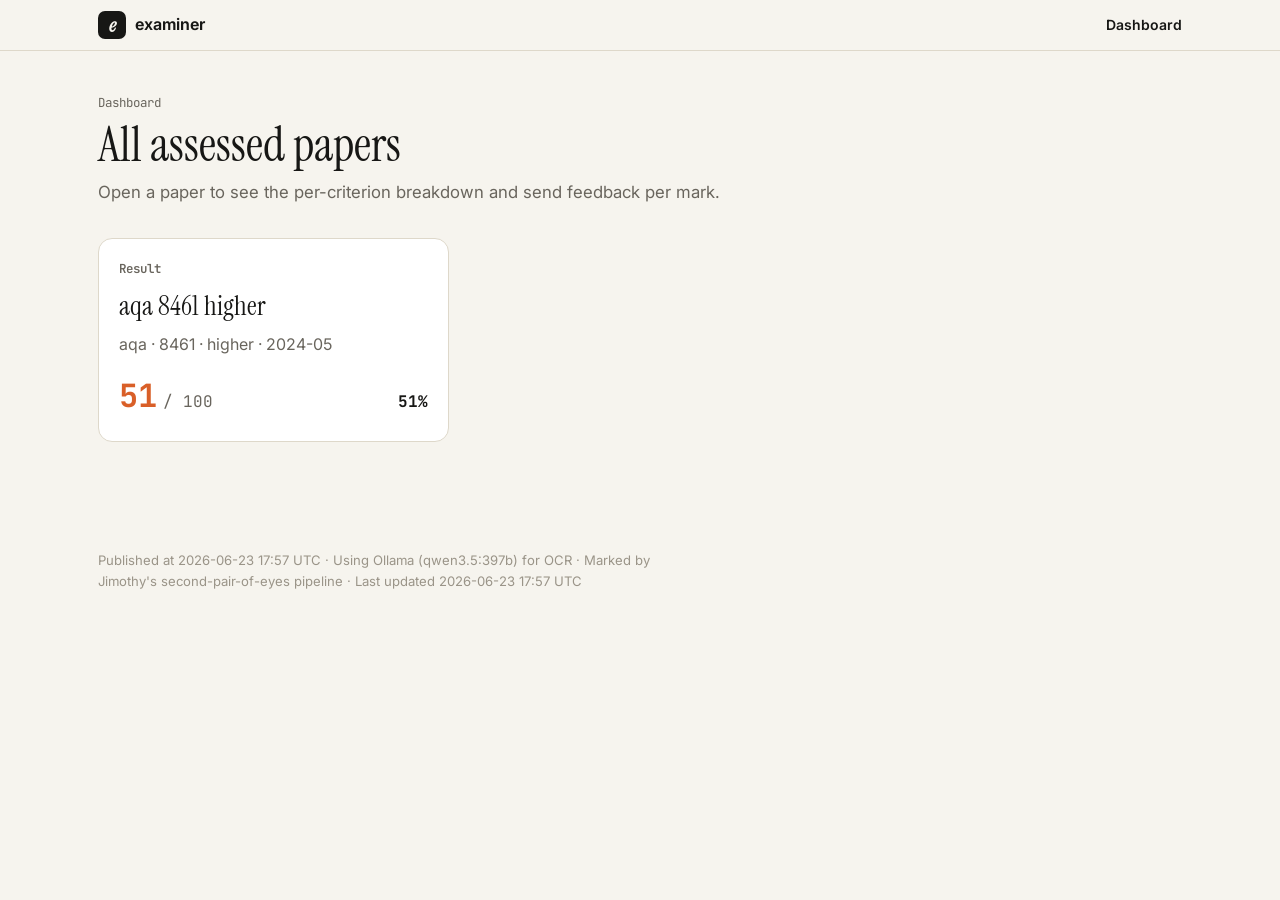
==== pages/index.html @ 1c7c3fa4 "publish: render assessment HTML for aqa-84611h-biology-higher-2024-05 Ã¢â‚¬â€ 51/100 (51%)" ====
<!DOCTYPE html>
<html lang="en">
<head>
  <meta charset="UTF-8">
  <meta name="viewport" content="width=device-width, initial-scale=1, viewport-fit=cover">
  <meta name="color-scheme" content="light dark">
  <meta name="description" content="GCSE self-mark dashboard. Per-assessment results, feedback, and per-criterion markscheme detail.">
  <title>examiner - all assessments</title>
  <link rel="preconnect" href="https://fonts.googleapis.com">
  <link rel="preconnect" href="https://fonts.gstatic.com" crossorigin>
  <link rel="stylesheet" href="https://fonts.googleapis.com/css2?family=Instrument+Serif:ital@0;1&family=Inter:wght@400;500;600;700&family=JetBrains+Mono:wght@400;500;600&display=swap">
  <link rel="stylesheet" href="assets/css/styles.css?v=c6808bd0">
</head>
<body>
  <header class="topbar">
    <div class="topbar-inner">
      <a href="index.html" class="brand" aria-label="Dashboard">
        <span class="brand-mark">e</span>
        <span>examiner</span>
      </a>
      <nav class="topnav">
        <a href="index.html" class="active">Dashboard</a>
      </nav>
    </div>
  </header>
  <div class="dash-wrap">
    <header class="dash-hero">
      <span class="hero-eyebrow">Dashboard</span>
      <h1>All assessed papers</h1>
      <p>Open a paper to see the per-criterion breakdown and send feedback per mark.</p>
    </header>
    <ul class="batch-list">
<a class="batch-card" href="assessments/aqa-84611h-biology-higher-2024-05.html">
  <span class="badge">Result</span>
  <h3>aqa 8461 higher</h3>
  <p class="meta">aqa · 8461 · higher · 2024-05</p>
  <div class="score">
    <span class="awarded">51</span><span class="denom">/ 100</span>
    <span class="pct">51%</span>
  </div>
</a>
</ul>
  </div>
  <footer class="footer">
    <div class="row">Published at 2026-06-23 17:57 UTC · Using Ollama (qwen3.5:397b) for OCR · Marked by Jimothy's second-pair-of-eyes pipeline · Last updated 2026-06-23 17:57 UTC</div>
  </footer>
</body>
</html>
---- pages/assets/css/styles.css ----
/*
 * the-examiner page styles
 * Visual layer only: the renderer owns the HTML contract.
 */

:root {
  --font-display: "Instrument Serif", Georgia, "Times New Roman", serif;
  --font-body: "Inter", system-ui, -apple-system, BlinkMacSystemFont, "Segoe UI", sans-serif;
  --font-mono: "JetBrains Mono", "SFMono-Regular", Consolas, monospace;

  --bg: #f6f4ee;
  --surface: #ffffff;
  --surface-2: #ebe7dc;
  --surface-3: #f9f7f1;
  --text: #171715;
  --muted: #69655d;
  --faint: #9a9488;
  --line: #ded8ca;
  --line-strong: #c7bead;

  --accent: #d95f28;
  --accent-strong: #b94618;
  --accent-soft: #fff0e6;

  --award: #2f8a5f;
  --award-bg: #dff3e8;
  --award-line: #9fd4b8;
  --award-text: #103d28;

  --no-award: #c7372f;
  --no-award-bg: #fde3df;
  --no-award-line: #f1aaa3;
  --no-award-text: #65120e;

  --na: #9a6b19;
  --na-bg: #f8edcf;
  --na-line: #dec173;
  --na-text: #4b350c;

  --focus: #2c7be5;
  --radius: 8px;
  --radius-lg: 14px;
  --radius-pill: 999px;
  --page-x: 16px;

  color-scheme: light dark;
}

@media (prefers-color-scheme: dark) {
  :root {
    --bg: #0b0d0e;
    --surface: #202326;
    --surface-2: #2a2e31;
    --surface-3: #181b1d;
    --text: #f5f1e8;
    --muted: #c0b8aa;
    --faint: #877f72;
    --line: #3d4246;
    --line-strong: #565d62;

    --accent: #ff8a4a;
    --accent-strong: #ffad7d;
    --accent-soft: #3a2217;

    --award: #78d8a1;
    --award-bg: #153828;
    --award-line: #347b57;
    --award-text: #dfffee;

    --no-award: #ff7c72;
    --no-award-bg: #401d1b;
    --no-award-line: #913f38;
    --no-award-text: #ffe5e2;

    --na: #f0c15f;
    --na-bg: #3a2c13;
    --na-line: #876725;
    --na-text: #fff1c7;

    --focus: #8ab8ff;
  }
}

@media (min-width: 768px) {
  :root { --page-x: 24px; }
}

@media (min-width: 1280px) {
  :root { --page-x: 48px; }
}

*,
*::before,
*::after {
  box-sizing: border-box;
}

html {
  font-size: 16px;
  -webkit-text-size-adjust: 100%;
  text-rendering: optimizeLegibility;
}

body {
  margin: 0;
  min-height: 100vh;
  background: var(--bg);
  color: var(--text);
  font-family: var(--font-body);
  font-size: 1rem;
  line-height: 1.6;
  letter-spacing: 0;
  -webkit-font-smoothing: antialiased;
}

::selection {
  background: var(--accent);
  color: #fffaf5;
}

a {
  color: inherit;
  text-decoration-thickness: 1px;
  text-underline-offset: 3px;
}

button,
textarea {
  font: inherit;
  letter-spacing: 0;
}

button {
  touch-action: manipulation;
}

:focus-visible {
  outline: 3px solid var(--focus);
  outline-offset: 3px;
}

.topbar {
  position: sticky;
  top: 0;
  z-index: 20;
  background: color-mix(in srgb, var(--bg) 88%, transparent);
  border-bottom: 1px solid var(--line);
  backdrop-filter: blur(14px) saturate(1.2);
}

.topbar-inner {
  max-width: 1180px;
  min-height: 50px;
  margin: 0 auto;
  padding: 0 var(--page-x);
  display: flex;
  align-items: center;
  justify-content: space-between;
  gap: 16px;
}

.brand,
.topnav a {
  text-decoration: none;
}

.brand {
  display: inline-flex;
  align-items: center;
  gap: 9px;
  font-weight: 650;
  color: var(--text);
}

.brand-mark {
  width: 28px;
  height: 28px;
  display: inline-grid;
  place-items: center;
  border-radius: 7px;
  background: var(--text);
  color: var(--bg);
  font-family: var(--font-display);
  font-size: 1.25rem;
  font-style: italic;
  line-height: 1;
}

.topnav {
  display: flex;
  align-items: center;
  gap: 18px;
  color: var(--muted);
  font-size: 0.875rem;
  font-weight: 600;
}

.topnav a:hover,
.topnav a.active {
  color: var(--text);
}

.hero {
  max-width: 1180px;
  margin: 0 auto;
  padding: 18px var(--page-x) 26px;
  display: grid;
  gap: 18px;
}

.score-block {
  order: -1;
}

.score-main {
  display: flex;
  align-items: baseline;
  gap: 6px;
  font-family: var(--font-display);
  line-height: 0.82;
  font-variant-numeric: tabular-nums;
}

.score-main .awarded {
  color: var(--accent);
  font-size: 5.6rem;
  font-weight: 400;
}

.score-main .separator {
  color: var(--line-strong);
  font-size: 2.8rem;
  font-weight: 400;
}

.score-main .available {
  color: var(--muted);
  font-family: var(--font-mono);
  font-size: 2.05rem;
  font-weight: 500;
}

.score-sub {
  margin-top: 14px;
  display: flex;
  flex-wrap: wrap;
  gap: 10px;
  align-items: center;
  font-family: var(--font-mono);
  font-size: 0.875rem;
}

.score-sub .pct,
.score-sub .grade {
  min-height: 32px;
  display: inline-flex;
  align-items: center;
  border-radius: var(--radius-pill);
  padding: 5px 12px;
  border: 1px solid var(--line);
}

.score-sub .pct {
  background: var(--accent);
  border-color: var(--accent);
  color: #fffaf5;
  font-weight: 700;
}

.score-sub .grade {
  background: var(--surface);
  color: var(--text);
  font-weight: 600;
}

.hero-left {
  max-width: 70ch;
}

.hero-eyebrow {
  display: block;
  margin-bottom: 8px;
  color: var(--muted);
  font-family: var(--font-mono);
  font-size: 0.78rem;
}

.hero h1 {
  margin: 0;
  max-width: 16ch;
  font-family: var(--font-display);
  font-size: 2rem;
  font-weight: 400;
  line-height: 1.05;
}

.hero-meta {
  margin-top: 14px;
  display: flex;
  flex-wrap: wrap;
  gap: 8px 18px;
  color: var(--muted);
  font-size: 0.9rem;
}

.hero-meta strong {
  color: var(--text);
  font-family: var(--font-mono);
  font-weight: 500;
}

.layout {
  max-width: 1180px;
  margin: 0 auto;
  padding: 0 var(--page-x) 64px;
  display: flex;
  flex-direction: column;
  gap: 28px;
}

.content {
  min-width: 0;
  display: contents;
}

.rail {
  order: 1;
}

.section-header {
  order: 2;
}

.questions {
  order: 3;
}

.callout {
  order: 4;
  margin-top: 16px;
}
.callout.obs {
  margin-top: 32px;
  padding: 22px 24px;
  background: var(--surface-2);
  border: 1px solid var(--line);
  border-radius: var(--radius-lg);
}
.callout.obs h2 {
  margin: 0 0 12px;
  font-family: var(--font-display);
  font-size: 1.6rem;
  font-weight: 400;
  color: var(--text);
}

.rail-inner {
  display: grid;
  gap: 12px;
  padding: 18px;
  border: 1px solid var(--line);
  border-radius: var(--radius-lg);
  background: var(--surface);
}

.rail-card {
  background: transparent;
  border: 0;
  border-radius: 0;
  padding: 0;
}

.rail-card:first-child {
  display: grid;
  grid-template-columns: 1fr;
  gap: 12px;
}

.rail-card:nth-child(2) {
  display: grid;
  gap: 12px;
  padding-top: 14px;
  border-top: 1px solid var(--line);
}

.rail-card:nth-child(2) h3,
.rail-card:nth-child(2) p {
  display: none;
}

.rail-card:nth-child(3) {
  display: none;
}

.rail-card h3 {
  margin: 0;
  color: var(--muted);
  font-family: var(--font-display);
  font-size: 1.35rem;
  font-weight: 400;
  line-height: 1.1;
}

.rail-card .total {
  color: var(--accent);
  font-family: var(--font-mono);
  font-size: 1.75rem;
  font-weight: 700;
  line-height: 1;
}

.rail-card .total-sub {
  color: var(--muted);
  font-size: 1rem;
  font-weight: 500;
}

.progress {
  height: 10px;
  overflow: hidden;
  border-radius: var(--radius-pill);
  background: var(--surface-2);
}

.progress .bar {
  height: 100%;
  border-radius: inherit;
  background: var(--accent);
}

.feedback-status {
  margin: 0;
  color: var(--muted);
  font-size: 0.9rem;
}

.feedback-status .count {
  color: var(--text);
  font-family: var(--font-mono);
  font-weight: 700;
}

.section-header {
  display: flex;
  align-items: end;
  justify-content: space-between;
  gap: 16px;
  margin-top: 8px;
  padding-top: 8px;
}

.section-header h2 {
  margin: 0;
  font-family: var(--font-display);
  font-size: 2rem;
  font-weight: 400;
  line-height: 1.05;
}

.section-header .meta {
  color: var(--muted);
  font-family: var(--font-mono);
  font-size: 0.875rem;
  white-space: nowrap;
}

.questions {
  display: grid;
  gap: 32px;
}

.qsection {
  overflow: hidden;
  background: var(--surface);
  border: 1px solid var(--line);
  border-radius: var(--radius-lg);
}

.qsection[data-open="true"] {
  border-color: var(--line-strong);
}

.qhead {
  width: 100%;
  min-height: 70px;
  display: grid;
  grid-template-columns: auto minmax(0, 1fr) auto auto;
  align-items: center;
  gap: 12px;
  padding: 16px;
  border: 0;
  background: transparent;
  color: var(--text);
  text-align: left;
  cursor: pointer;
}

.qhead:hover {
  background: var(--surface-3);
}

.qhead .qnum {
  color: var(--muted);
  font-family: var(--font-mono);
  font-size: 0.8rem;
  font-weight: 600;
  white-space: nowrap;
}

.qhead .qmain {
  min-width: 0;
}

.qhead .qsub {
  display: block;
  overflow: hidden;
  color: var(--text);
  font-size: 0.96rem;
  font-weight: 550;
  line-height: 1.35;
  text-overflow: ellipsis;
  white-space: nowrap;
}

.qhead .qscore {
  display: inline-flex;
  align-items: baseline;
  gap: 2px;
  font-family: var(--font-mono);
  font-variant-numeric: tabular-nums;
  white-space: nowrap;
}

.qhead .qscore .a {
  color: var(--accent);
  font-size: 1.55rem;
  font-weight: 700;
}

.qhead .qscore .s,
.qhead .qscore .b {
  color: var(--muted);
  font-size: 0.95rem;
  font-weight: 500;
}

.qhead .chevron {
  width: 15px;
  height: 15px;
  color: var(--faint);
  transition: transform 0.16s ease;
}

.qsection[data-open="true"] .chevron {
  transform: rotate(180deg);
}

.qbody {
  display: none;
  padding: 0 16px 22px;
}

.qsection[data-open="true"] .qbody {
  display: block;
}

.qcontext {
  max-width: 70ch;
  margin: 0 0 24px;
  padding: 14px 16px;
  border-radius: var(--radius);
  background: var(--surface-3);
  color: var(--muted);
  font-size: 0.94rem;
  line-height: 1.55;
}

.criteria {
  display: grid;
  gap: 24px;
}

.criterion {
  padding: 20px;
  border: 1px solid var(--line);
  border-left-width: 5px;
  border-radius: var(--radius-lg);
  background: var(--surface-3);
}

.criterion.AWARD {
  border-left-color: var(--award);
}

.criterion.NOT_AWARD {
  border-left-color: var(--no-award);
}

.criterion.NOT_APPLICABLE {
  border-left-color: var(--na);
}

.criterion-head {
  display: grid;
  grid-template-columns: auto auto minmax(0, 1fr);
  gap: 10px 12px;
  align-items: center;
  margin-bottom: 16px;
}

.criterion-head .marks {
  color: var(--accent);
  font-family: var(--font-mono);
  font-size: 1.45rem;
  font-weight: 700;
  line-height: 1;
  font-variant-numeric: tabular-nums;
}

.criterion-head .ao {
  min-height: 30px;
  display: inline-flex;
  align-items: center;
  justify-content: center;
  border: 1px solid var(--line);
  border-radius: var(--radius-pill);
  padding: 4px 9px;
  background: var(--surface);
  color: var(--muted);
  font-family: var(--font-mono);
  font-size: 0.78rem;
  font-weight: 600;
}

.criterion-head .subq {
  min-width: 0;
  color: var(--text);
  font-weight: 600;
  line-height: 1.35;
}

.verdict-pill {
  grid-column: 1 / -1;
  justify-self: start;
  min-height: 36px;
  display: inline-flex;
  align-items: center;
  border: 1px solid currentColor;
  border-radius: var(--radius-pill);
  padding: 8px 14px;
  font-family: var(--font-mono);
  font-size: 0.82rem;
  font-weight: 800;
  line-height: 1;
}

.verdict-pill.AWARD {
  background: var(--award-bg);
  border-color: var(--award-line);
  color: var(--award-text);
}

.verdict-pill.NOT_AWARD {
  background: var(--no-award-bg);
  border-color: var(--no-award-line);
  color: var(--no-award-text);
}

.verdict-pill.NOT_APPLICABLE {
  background: var(--na-bg);
  border-color: var(--na-line);
  color: var(--na-text);
}

.criterion-body {
  display: grid;
  gap: 14px;
  max-width: 70ch;
}

.indicative-label {
  display: block;
  margin-bottom: 8px;
  color: var(--muted);
  font-family: var(--font-display);
  font-size: 1.2rem;
  line-height: 1.1;
}

.indicative {
  margin: 0;
  padding-left: 20px;
  color: var(--text);
  font-size: 0.96rem;
}

.indicative li + li {
  margin-top: 4px;
}

.justification {
  margin: 0;
  color: var(--text);
  font-size: 0.98rem;
  line-height: 1.65;
}

code,
.justification code {
  border: 1px solid var(--line);
  border-radius: 5px;
  padding: 0.05em 0.32em;
  background: var(--surface-2);
  color: var(--text);
  font-family: var(--font-mono);
  font-size: 0.9em;
}

.feedback {
  margin-top: 20px;
  padding: 16px;
  border: 1px solid var(--line);
  border-radius: var(--radius);
  background: var(--surface);
  display: grid;
  gap: 12px;
}

.feedback-prompt {
  color: var(--muted);
  font-size: 0.94rem;
  font-weight: 600;
}

.feedback-prompt .icon {
  color: var(--accent);
}

.fb-actions {
  display: grid;
  gap: 10px;
}

.fb-btn,
.fb-save,
.btn-primary,
.btn-link,
.btn-secondary {
  border-radius: var(--radius);
  cursor: pointer;
  text-decoration: none;
}

.fb-btn {
  min-height: 48px;
  width: 100%;
  display: inline-flex;
  align-items: center;
  justify-content: center;
  gap: 8px;
  border: 1px solid var(--line-strong);
  background: var(--surface-3);
  color: var(--text);
  padding: 10px 14px;
  font-size: 0.95rem;
  font-weight: 700;
}

.fb-btn:hover {
  border-color: var(--accent);
}

.fb-btn.active.AWARD {
  background: var(--award);
  border-color: var(--award);
  color: #07170f;
}

.fb-btn.active.DISAGREE {
  background: var(--no-award);
  border-color: var(--no-award);
  color: #fff8f6;
}

.fb-btn.active.NOTE {
  background: var(--accent);
  border-color: var(--accent);
  color: #fffaf5;
}

.fb-note {
  display: none;
  width: 100%;
  min-height: 96px;
  resize: vertical;
  border: 1px solid var(--line-strong);
  border-radius: var(--radius);
  background: var(--surface-3);
  color: var(--text);
  padding: 12px 14px;
  font-size: 1rem;
  line-height: 1.5;
}

.feedback[data-mode="DISAGREE"] .fb-note[data-mode="disagree"],
.feedback[data-mode="NOTE"] .fb-note[data-mode="note"] {
  display: block;
}

.fb-note::placeholder {
  color: var(--faint);
}

.fb-note:focus {
  border-color: var(--focus);
  outline: 3px solid color-mix(in srgb, var(--focus) 35%, transparent);
}

.fb-save,
.btn-primary {
  min-height: 48px;
  display: inline-flex;
  align-items: center;
  justify-content: center;
  border: 1px solid var(--text);
  background: var(--text);
  color: var(--bg);
  padding: 10px 16px;
  font-weight: 750;
}

.fb-save {
  width: 100%;
}

.fb-save:hover,
.btn-primary:hover {
  border-color: var(--accent);
  background: var(--accent);
  color: #fffaf5;
}

.fb-save:disabled,
.btn-primary:disabled {
  cursor: not-allowed;
  opacity: 0.55;
}

.btn-link,
.btn-secondary {
  min-height: 44px;
  display: inline-flex;
  align-items: center;
  justify-content: center;
  border: 1px solid var(--line-strong);
  background: transparent;
  color: var(--text);
  padding: 9px 14px;
  font-weight: 650;
}

.fb-status {
  min-height: 1.2em;
  color: var(--muted);
  font-family: var(--font-mono);
  font-size: 0.78rem;
}

.fb-status.saved {
  color: var(--award);
}

.fb-status.error {
  color: var(--no-award);
}

.qsummary {
  max-width: 70ch;
  margin-top: 24px;
  padding-top: 18px;
  border-top: 1px solid var(--line);
  color: var(--muted);
  font-size: 0.95rem;
}

.qsummary p {
  margin: 0 0 8px;
}

.qsummary p:last-child {
  margin-bottom: 0;
}

.callout {
  max-width: 70ch;
  padding: 20px;
  border: 1px solid var(--line);
  border-radius: var(--radius-lg);
  background: var(--surface);
}

.callout h2 {
  margin: 0 0 12px;
  font-family: var(--font-display);
  font-size: 1.65rem;
  font-weight: 400;
  line-height: 1.08;
}

.callout p {
  margin: 0 0 8px;
  color: var(--muted);
}

.callout p:last-child {
  margin-bottom: 0;
}

/* Assessor notes (pipeline meta). Native <details> with custom summary
   styling. Renders as a single-line clickable label that expands to show
   the meta content. Visually distinct from primary callouts: muted
   background, no border, smaller text, monospace label so the assessor
   can tell at a glance that this is not student-facing content. */
.assessor-notes {
  max-width: 70ch;
  margin-top: 24px;
  padding: 12px 16px;
  border-radius: var(--radius-md);
  background: transparent;
  border: 1px dashed var(--line);
  /* Mobile flex order: place after the .callout.obs (order 4)
     so the assessor notes appear at the bottom of the page,
     after the per-question breakdown and the cross-paper
     observations callout. Without this, the default flex
     order (0) puts the assessor notes at the top of the
     page on mobile, which is wrong — it's pipeline meta, not
     student-facing content. */
  order: 5;
}

.assessor-notes > summary {
  cursor: pointer;
  font-family: var(--font-mono);
  font-size: 0.78rem;
  font-weight: 500;
  letter-spacing: 0.02em;
  color: var(--faint);
  list-style: none;
  user-select: none;
}

.assessor-notes > summary::-webkit-details-marker {
  display: none;
}

.assessor-notes > summary::before {
  content: '\25B8'; /* right-pointing triangle */
  display: inline-block;
  width: 1em;
  margin-right: 6px;
  transition: transform 120ms ease-out;
}

.assessor-details[open] > summary::before,
.assessor-notes[open] > summary::before {
  transform: rotate(90deg);
}

.assessor-notes[open] > summary {
  margin-bottom: 12px;
  color: var(--muted);
}

.assessor-notes-body p {
  margin: 0 0 8px;
  font-size: 0.86rem;
  line-height: 1.5;
  color: var(--faint);
}

.assessor-notes-body p:last-child {
  margin-bottom: 0;
}

.footer {
  max-width: 1180px;
  margin: 0 auto;
  padding: 36px var(--page-x) 42px;
  color: var(--faint);
  font-size: 0.82rem;
}

.footer .row {
  max-width: 70ch;
}

.dash-wrap {
  max-width: 1180px;
  margin: 0 auto;
  padding: 42px var(--page-x) 72px;
}

.dash-hero {
  max-width: 70ch;
  margin-bottom: 32px;
}

.dash-hero h1 {
  margin: 0 0 10px;
  font-family: var(--font-display);
  font-size: 3rem;
  font-weight: 400;
  line-height: 1;
}

.dash-hero p {
  margin: 0;
  color: var(--muted);
  font-size: 1.05rem;
}

.batch-list {
  list-style: none;
  margin: 0;
  padding: 0;
  display: grid;
  gap: 16px;
}

.batch-card {
  min-height: 170px;
  display: grid;
  gap: 12px;
  border: 1px solid var(--line);
  border-radius: var(--radius-lg);
  background: var(--surface);
  color: var(--text);
  padding: 20px;
  text-decoration: none;
}

.batch-card:hover {
  border-color: var(--line-strong);
  background: var(--surface-3);
}

.batch-card .badge {
  color: var(--muted);
  font-family: var(--font-mono);
  font-size: 0.78rem;
  font-weight: 600;
}

.batch-card h3 {
  margin: 0;
  font-family: var(--font-display);
  font-size: 1.7rem;
  font-weight: 400;
  line-height: 1.08;
}

.batch-card .meta {
  margin: 0;
  color: var(--muted);
}

.batch-card .score {
  margin-top: auto;
  display: flex;
  align-items: baseline;
  gap: 6px;
  font-family: var(--font-mono);
  font-variant-numeric: tabular-nums;
}

.batch-card .awarded,
.batch-card .score .a {
  color: var(--accent);
  font-size: 2rem;
  font-weight: 700;
}

.batch-card .denom,
.batch-card .score .b {
  color: var(--muted);
}

.batch-card .pct {
  margin-left: auto;
  color: var(--text);
  font-weight: 700;
}

.empty-state {
  max-width: 70ch;
  padding: 32px 0;
  color: var(--muted);
}

.empty-state h2 {
  color: var(--text);
  font-family: var(--font-display);
  font-weight: 400;
}

@media (min-width: 640px) {
  .hero {
    padding-top: 34px;
    padding-bottom: 38px;
  }

  .score-main .awarded {
    font-size: 7rem;
  }

  .hero h1 {
    font-size: 2.65rem;
  }

  .qhead {
    padding: 18px 20px;
  }

  .qbody {
    padding: 0 20px 24px;
  }

  .criterion {
    padding: 24px;
  }

  .criterion-head {
    grid-template-columns: auto auto minmax(0, 1fr) auto;
  }

  .verdict-pill {
    grid-column: auto;
  }

  .batch-list {
    grid-template-columns: repeat(2, minmax(0, 1fr));
  }
}

@media (min-width: 1024px) {
  .hero {
    padding-top: 60px;
    padding-bottom: 52px;
    grid-template-columns: minmax(0, 1fr) auto;
    align-items: end;
    gap: 44px;
  }

  .score-block {
    order: 0;
  }

  .score-main .awarded {
    font-size: 8.7rem;
  }

  .score-main .separator {
    font-size: 4rem;
  }

  .score-main .available {
    font-size: 2.65rem;
  }

  .score-sub {
    justify-content: flex-end;
  }

  .hero h1 {
    font-size: 3.25rem;
  }

  .layout {
    display: grid;
    grid-template-columns: minmax(0, 1fr) 310px;
    align-items: start;
    gap: 48px;
  }

  .content {
    display: block;
  }

  .rail {
    order: initial;
  }

  .rail-inner {
    position: sticky;
    top: 74px;
    gap: 16px;
    padding: 0;
    border: 0;
    border-radius: 0;
    background: transparent;
  }

  /* Push the rail's top down so it aligns with the top of Q01
     (the first .qsection) instead of with the .section-header
     above it. The section-header is ~31px tall (h2 at 1.5rem
     font-size) with a 24px margin-bottom = ~55px. We use 64px
     to give a small visual breathing room. */
  .rail {
    padding-top: 64px;
  }

  .rail-card {
    background: var(--surface);
    border: 1px solid var(--line);
    border-radius: var(--radius-lg);
    padding: 20px;
  }

  .rail-card:nth-child(2) {
    padding-top: 20px;
    border-top: 1px solid var(--line);
  }

  .rail-card:nth-child(2) h3,
  .rail-card:nth-child(2) p {
    display: block;
  }

  .rail-card:nth-child(3) {
    display: grid;
    gap: 10px;
  }

  .section-header,
  .questions,
  .callout,
  .assessor-notes {
    order: initial;
  }

  .section-header {
    margin-top: 0;
    margin-bottom: 24px;
  }

  .qhead {
    grid-template-columns: 58px minmax(0, 1fr) auto 16px;
    gap: 16px;
    padding: 20px 24px;
  }

  .qbody {
    padding: 0 24px 28px;
  }

  .criterion-head {
    gap: 12px 14px;
  }

  .fb-actions[role="group"] {
    grid-template-columns: repeat(3, minmax(120px, 1fr));
  }

  .feedback > .fb-actions:not([role="group"]) {
    grid-template-columns: minmax(160px, max-content) 1fr;
    align-items: center;
  }

  .fb-save {
    width: auto;
  }

  .batch-list {
    grid-template-columns: repeat(3, minmax(0, 1fr));
  }
}

@media (max-width: 420px) {
  .score-main .awarded {
    font-size: 5rem;
  }

  .score-main .available {
    font-size: 1.8rem;
  }

  .hero h1 {
    font-size: 1.85rem;
  }

  .qhead {
    grid-template-columns: auto minmax(0, 1fr) auto 14px;
    gap: 9px;
  }

  .qhead .qscore .a {
    font-size: 1.35rem;
  }
}

@media (prefers-reduced-motion: reduce) {
  *,
  *::before,
  *::after {
    scroll-behavior: auto !important;
    transition-duration: 0.01ms !important;
    animation-duration: 0.01ms !important;
    animation-iteration-count: 1 !important;
  }
}

/* === Legibility === */
.legibility {
  max-width: 70ch;
  margin-top: 24px;
  padding: 14px 16px;
  border-radius: var(--radius);
  background: var(--surface-3);
  border-left: 3px solid var(--muted);
  display: flex;
  flex-direction: column;
  gap: 6px;
}
.legibility-tag {
  align-self: flex-start;
  display: inline-block;
  padding: 2px 8px;
  border-radius: 999px;
  background: var(--surface-1);
  border: 1px solid var(--line);
  font-family: var(--font-mono);
  font-size: 0.78rem;
  color: var(--muted);
  letter-spacing: 0.02em;
}
.legibility-mode {
  font-family: var(--font-mono);
  font-size: 0.78rem;
  color: var(--muted);
  letter-spacing: 0.02em;
  text-transform: lowercase;
}
.legibility-feedback {
  margin: 4px 0 0;
  color: var(--text);
  font-size: 0.95rem;
  line-height: 1.5;
}
.legibility.flagged {
  border-left-color: #d97706;
  background: linear-gradient(0deg, rgba(217,119,6,0.05), rgba(217,119,6,0.05)), var(--surface-3);
}
.legibility.flagged .legibility-tag {
  border-color: #d97706;
  color: #d97706;
}

/* === Needs-recheck badge in the Q head === */
.recheck-badge {
  display: inline-block;
  margin-right: 8px;
  padding: 2px 8px;
  border-radius: 999px;
  background: rgba(217,119,6,0.12);
  color: #d97706;
  font-size: 0.72rem;
  font-family: var(--font-mono);
  letter-spacing: 0.04em;
  text-transform: lowercase;
  vertical-align: middle;
}

/* === Legibility roll-up table (in Assessor Notes) === */
.legibility-table {
  width: 100%;
  border-collapse: collapse;
  margin: 12px 0 18px;
  font-size: 0.85rem;
}
.legibility-table th,
.legibility-table td {
  text-align: left;
  padding: 6px 10px;
  border-bottom: 1px solid var(--line);
  vertical-align: top;
}
.legibility-table th {
  font-family: var(--font-mono);
  font-size: 0.74rem;
  color: var(--muted);
  text-transform: uppercase;
  letter-spacing: 0.04em;
  font-weight: 600;
}
.legibility-table tbody tr:hover {
  background: var(--surface-2);
}


/* === Legibility chip in the Q head (always visible, even when Q is collapsed) === */
.leg-chip {
  display: inline-block;
  margin-right: 6px;
  padding: 2px 8px;
  border-radius: 999px;
  font-family: var(--font-mono);
  font-size: 0.72rem;
  letter-spacing: 0.04em;
  vertical-align: middle;
  background: var(--surface-2);
  border: 1px solid var(--line);
  color: var(--muted);
  white-space: nowrap;
}
.leg-chip-good {
  color: var(--muted);
  background: var(--surface-2);
}
.leg-chip-caution {
  color: #b45309;
  background: rgba(245, 158, 11, 0.10);
  border-color: rgba(245, 158, 11, 0.30);
}
.leg-chip-bad {
  color: #d97706;
  background: rgba(217, 119, 6, 0.12);
  border-color: rgba(217, 119, 6, 0.40);
  font-weight: 600;
}


/* --- Answer-photo thumbnails (added 2026-06-16, automated in publish.py) ----
 * The student sees a clickable row of thumbnails of their answer photos,
 * injected per-criterion between the examiner's justification and the
 * student-feedback buttons. Clicking a thumbnail opens a full-size view
 * in a modal lightbox. The page-mapping is computed by parse_criterion_block
 * (from the Q*.marking.md "Transcript section covered" line) and emitted by
 * _render_qthumbs_criterion. Multi-page sub-questions get multiple thumbs
 * in a single side-by-side row (overflow-x: auto, no wrapping).
 *
 * Spec captured in docs/FEEDBACK-PAGE-THUMBS.md. The earlier 20484fa
 * manual-injection pass proved the design; that path is no longer used.
 */

.qthumbs {
  display: flex;
  flex-wrap: wrap;
  gap: 12px;
  margin: 16px 0 20px 0;
  padding: 14px 16px;
  background: var(--surface-2, #f6f6f4);
  border: 1px solid var(--line, #e5e5e2);
  border-radius: 8px;
}

.qthumb {
  display: flex;
  flex-direction: column;
  align-items: center;
  text-decoration: none;
  color: inherit;
  border: 1px solid var(--line, #e5e5e2);
  border-radius: 6px;
  padding: 6px 6px 4px 6px;
  background: #fff;
  transition: transform 0.12s ease, box-shadow 0.12s ease;
  min-width: 100px;
}

.qthumb:hover,
.qthumb:focus-visible {
  transform: translateY(-1px);
  box-shadow: 0 4px 12px rgba(0, 0, 0, 0.10);
  outline: none;
}

.qthumb img {
  display: block;
  width: auto;
  height: auto;
  max-width: 320px;
  max-height: 240px;
  border-radius: 3px;
  object-fit: cover;
}

.qthumb-label {
  margin-top: 6px;
  font-size: 12px;
  color: var(--muted, #6b6b66);
  font-family: var(--mono, ui-monospace, monospace);
}

/* The lightbox overlay. Single instance, appended to <body> by JS */
.qlightbox {
  position: fixed;
  inset: 0;
  background: rgba(20, 20, 18, 0.92);
  display: flex;
  align-items: center;
  justify-content: center;
  z-index: 9999;
  cursor: zoom-out;
  padding: 24px;
  box-sizing: border-box;
}

.qlightbox img {
  max-width: 96vw;
  max-height: 92vh;
  object-fit: contain;
  border-radius: 4px;
  box-shadow: 0 8px 40px rgba(0, 0, 0, 0.5);
}

.qlightbox-caption {
  position: absolute;
  bottom: 16px;
  left: 50%;
  transform: translateX(-50%);
  color: #f6f6f4;
  font-size: 13px;
  font-family: var(--mono, ui-monospace, monospace);
  opacity: 0.7;
  user-select: none;
}

@media (max-width: 480px) {
  .qthumbs {
    padding: 10px;
    gap: 8px;
  }
  .qthumb img {
    max-width: 160px;
    max-height: 200px;
  }
}

/* --- Criterion-level thumbs (tighter, inline-style) -----------
 * Per-criterion thumbs sit between the examiner's justification
 * and the student-feedback buttons. They are smaller than the
 * question-level row above (Q-header level), to avoid dominating
 * the criterion block.
 */

.qthumbs-criterion {
  margin: 10px 0 12px 0;
  padding: 0;
  background: transparent;       /* blend into the .criterion card */
  border: 0;                     /* no wrapper border; the row is invisible */
  gap: 10px;
  flex-direction: row;          /* explicit: thumbs side-by-side, never stack */
  align-items: flex-start;
  flex-wrap: nowrap;            /* do not wrap to a new line; scroll if too narrow */
  overflow-x: auto;             /* graceful overflow on tiny viewports */
}

.qthumbs-criterion .qthumb {
  flex: 0 0 auto;               /* fixed-size in the row, not stretched */
  min-width: 0;
  padding: 0;                   /* no inner padding; the photo is the visual */
  background: transparent;      /* match the .criterion card, no white card */
  align-self: flex-start;
}

/* Thumb image: ~2x the agree button height (48px * 2 = 96px).
 * The phone photos are portrait (aspect ratio 0.47), so width
 * resolves to ~45px. Multi-page sub-questions get multiple of
 * these in a row.
 */
.qthumbs-criterion .qthumb img {
  display: block;
  width: auto;
  height: 96px;
  max-width: none;              /* override the base 320px cap */
  max-height: 96px;
  object-fit: cover;
  border-radius: 0;             /* no rounding; the photo's edge is its own border */
  background: transparent;      /* transparent; the JPG is opaque, no fallback needed */
}

.qthumbs-criterion .qthumb-label {
  margin-top: 3px;
  font-size: 10px;
  line-height: 1.2;
  white-space: nowrap;
  color: var(--muted, #6b6b66);            /* blend with the criterion text colour */
}
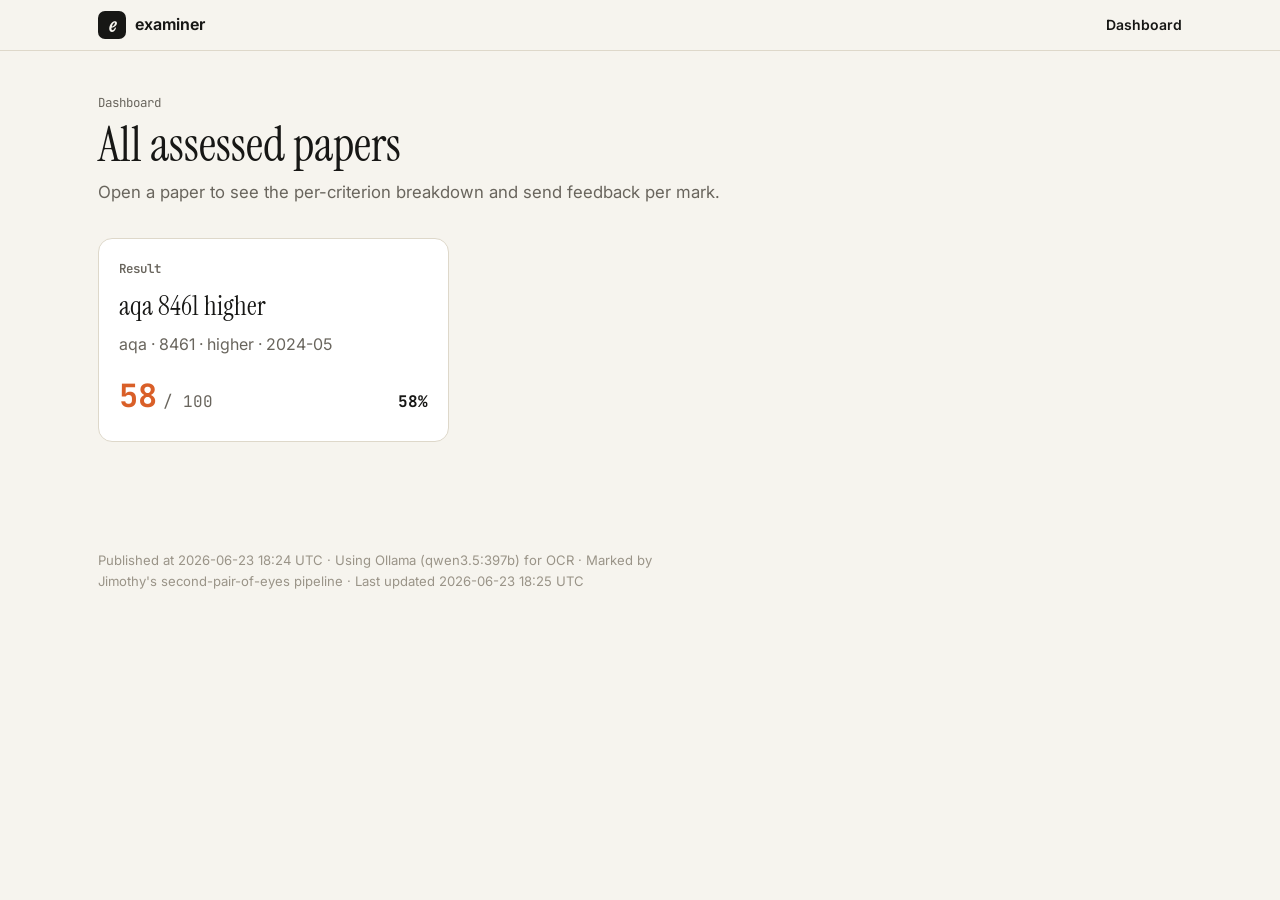
==== commit 87ac1df2: "publish: render assessment HTML for aqa-84611h-biology-higher-2024-05 Ã¢â‚¬â€ 58/100 (58%)" ====
--- a/pages/index.html
+++ b/pages/index.html
@@ -35,14 +35,14 @@
   <h3>aqa 8461 higher</h3>
   <p class="meta">aqa · 8461 · higher · 2024-05</p>
   <div class="score">
-    <span class="awarded">51</span><span class="denom">/ 100</span>
-    <span class="pct">51%</span>
+    <span class="awarded">58</span><span class="denom">/ 100</span>
+    <span class="pct">58%</span>
   </div>
 </a>
 </ul>
   </div>
   <footer class="footer">
-    <div class="row">Published at 2026-06-23 17:57 UTC · Using Ollama (qwen3.5:397b) for OCR · Marked by Jimothy's second-pair-of-eyes pipeline · Last updated 2026-06-23 17:57 UTC</div>
+    <div class="row">Published at 2026-06-23 18:24 UTC · Using Ollama (qwen3.5:397b) for OCR · Marked by Jimothy's second-pair-of-eyes pipeline · Last updated 2026-06-23 18:25 UTC</div>
   </footer>
 </body>
 </html>
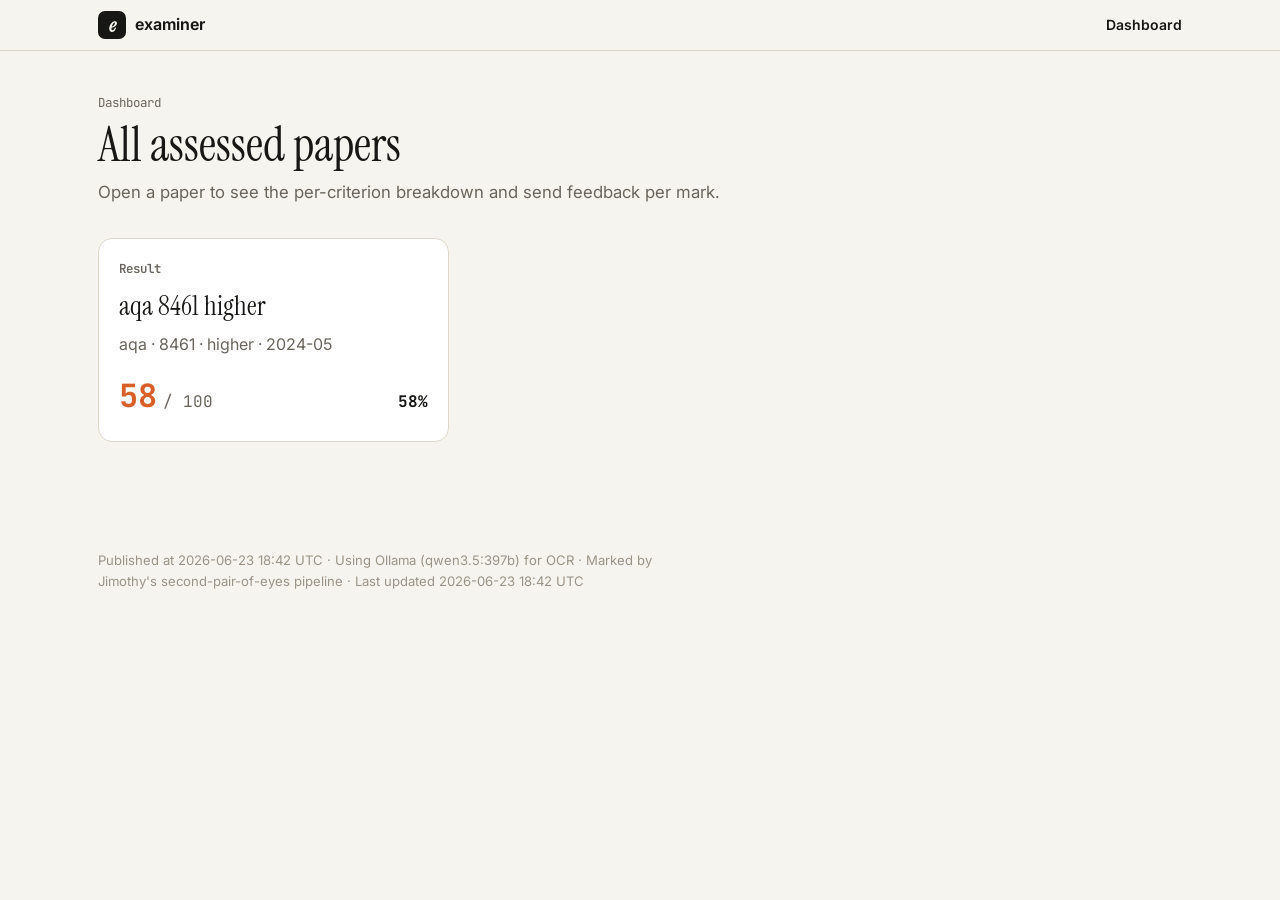
==== commit 7bff4273: "publish: render assessment HTML for aqa-84611h-biology-higher-2024-05 Ã¢â‚¬â€ 58/100 (58%)" ====
--- a/pages/index.html
+++ b/pages/index.html
@@ -42,7 +42,7 @@
 </ul>
   </div>
   <footer class="footer">
-    <div class="row">Published at 2026-06-23 18:24 UTC · Using Ollama (qwen3.5:397b) for OCR · Marked by Jimothy's second-pair-of-eyes pipeline · Last updated 2026-06-23 18:25 UTC</div>
+    <div class="row">Published at 2026-06-23 18:42 UTC · Using Ollama (qwen3.5:397b) for OCR · Marked by Jimothy's second-pair-of-eyes pipeline · Last updated 2026-06-23 18:42 UTC</div>
   </footer>
 </body>
 </html>
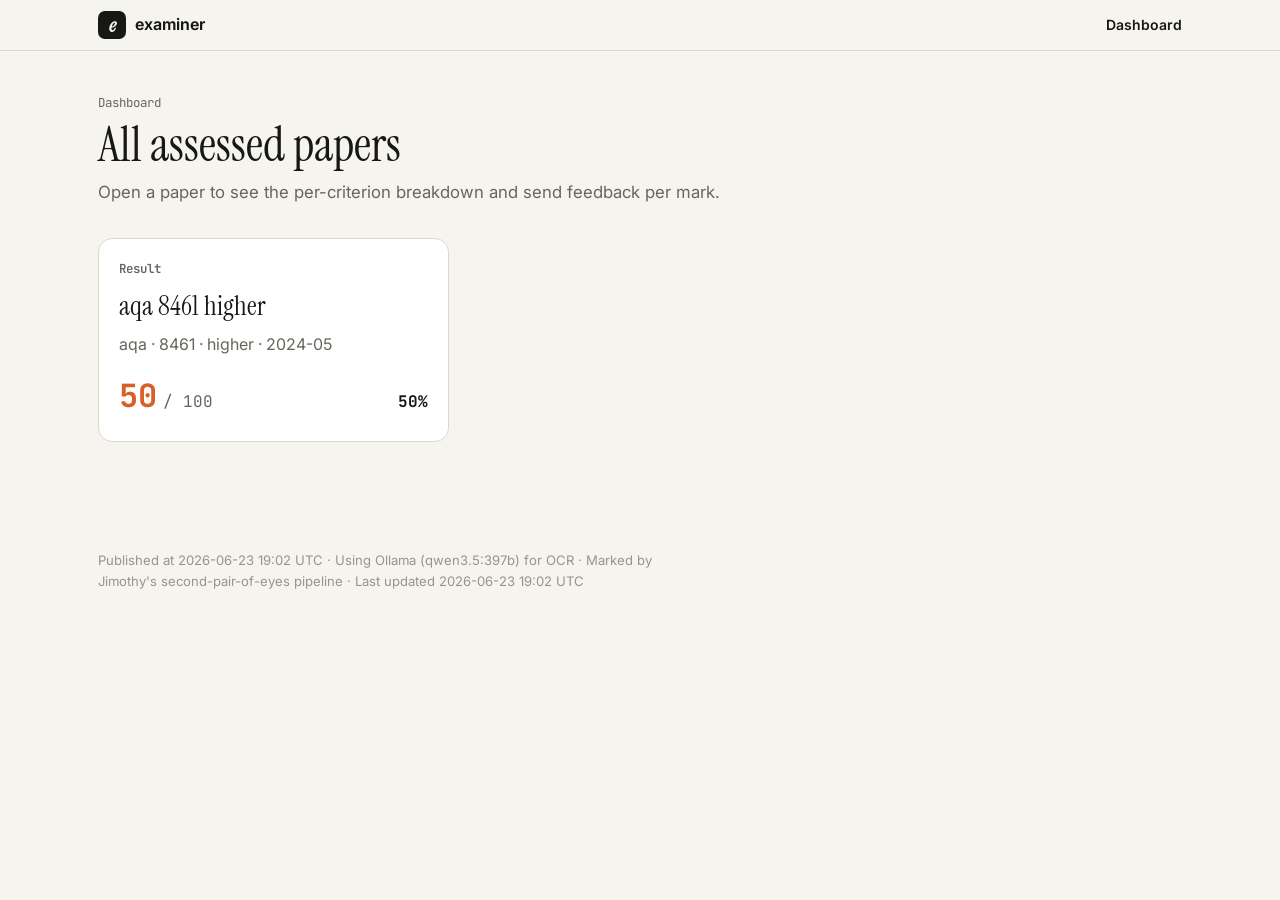
==== commit 0128ddfb: "publish: render assessment HTML for aqa-84611h-biology-higher-2024-05 Ã¢â‚¬â€ 50/100 (50%)" ====
--- a/pages/index.html
+++ b/pages/index.html
@@ -35,14 +35,14 @@
   <h3>aqa 8461 higher</h3>
   <p class="meta">aqa · 8461 · higher · 2024-05</p>
   <div class="score">
-    <span class="awarded">58</span><span class="denom">/ 100</span>
-    <span class="pct">58%</span>
+    <span class="awarded">50</span><span class="denom">/ 100</span>
+    <span class="pct">50%</span>
   </div>
 </a>
 </ul>
   </div>
   <footer class="footer">
-    <div class="row">Published at 2026-06-23 18:42 UTC · Using Ollama (qwen3.5:397b) for OCR · Marked by Jimothy's second-pair-of-eyes pipeline · Last updated 2026-06-23 18:42 UTC</div>
+    <div class="row">Published at 2026-06-23 19:02 UTC · Using Ollama (qwen3.5:397b) for OCR · Marked by Jimothy's second-pair-of-eyes pipeline · Last updated 2026-06-23 19:02 UTC</div>
   </footer>
 </body>
 </html>
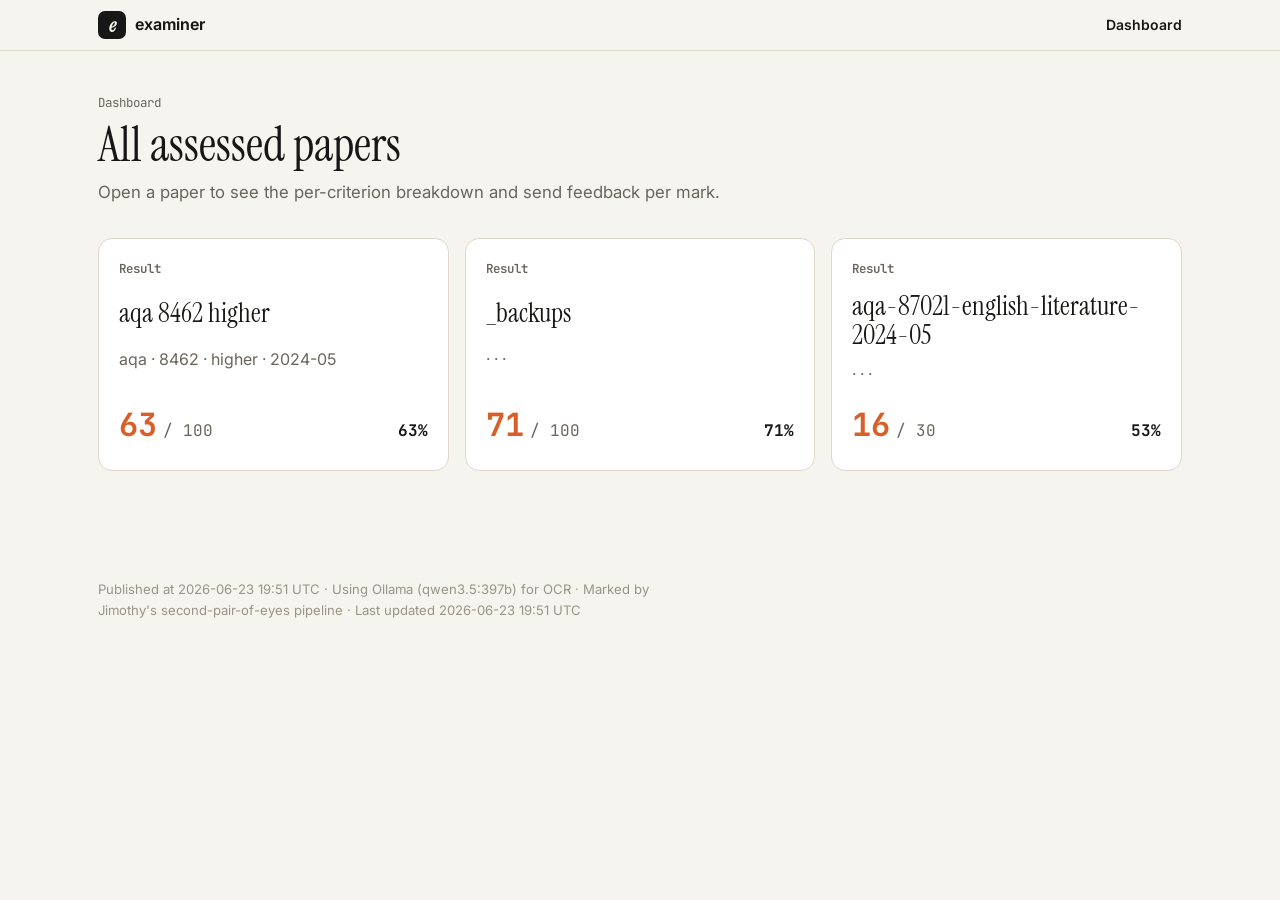
==== commit 67d149fb: "publish: render assessment HTML for aqa-84621h-chemistry-higher-2024-05 Ã¢â‚¬â€ 63/100 (63%)" ====
--- a/pages/index.html
+++ b/pages/index.html
@@ -30,19 +30,39 @@
       <p>Open a paper to see the per-criterion breakdown and send feedback per mark.</p>
     </header>
     <ul class="batch-list">
-<a class="batch-card" href="assessments/aqa-84611h-biology-higher-2024-05.html">
+<a class="batch-card" href="assessments/aqa-84621h-chemistry-higher-2024-05.html">
   <span class="badge">Result</span>
-  <h3>aqa 8461 higher</h3>
-  <p class="meta">aqa · 8461 · higher · 2024-05</p>
+  <h3>aqa 8462 higher</h3>
+  <p class="meta">aqa · 8462 · higher · 2024-05</p>
   <div class="score">
-    <span class="awarded">50</span><span class="denom">/ 100</span>
-    <span class="pct">50%</span>
+    <span class="awarded">63</span><span class="denom">/ 100</span>
+    <span class="pct">63%</span>
+  </div>
+</a>
+
+<a class="batch-card" href="assessments/_backups.html">
+  <span class="badge">Result</span>
+  <h3>_backups</h3>
+  <p class="meta"> ·  ·  · </p>
+  <div class="score">
+    <span class="awarded">71</span><span class="denom">/ 100</span>
+    <span class="pct">71%</span>
+  </div>
+</a>
+
+<a class="batch-card" href="assessments/aqa-87021-english-literature-2024-05.html">
+  <span class="badge">Result</span>
+  <h3>aqa-87021-english-literature-2024-05</h3>
+  <p class="meta"> ·  ·  · </p>
+  <div class="score">
+    <span class="awarded">16</span><span class="denom">/ 30</span>
+    <span class="pct">53%</span>
   </div>
 </a>
 </ul>
   </div>
   <footer class="footer">
-    <div class="row">Published at 2026-06-23 19:02 UTC · Using Ollama (qwen3.5:397b) for OCR · Marked by Jimothy's second-pair-of-eyes pipeline · Last updated 2026-06-23 19:02 UTC</div>
+    <div class="row">Published at 2026-06-23 19:51 UTC · Using Ollama (qwen3.5:397b) for OCR · Marked by Jimothy's second-pair-of-eyes pipeline · Last updated 2026-06-23 19:51 UTC</div>
   </footer>
 </body>
 </html>
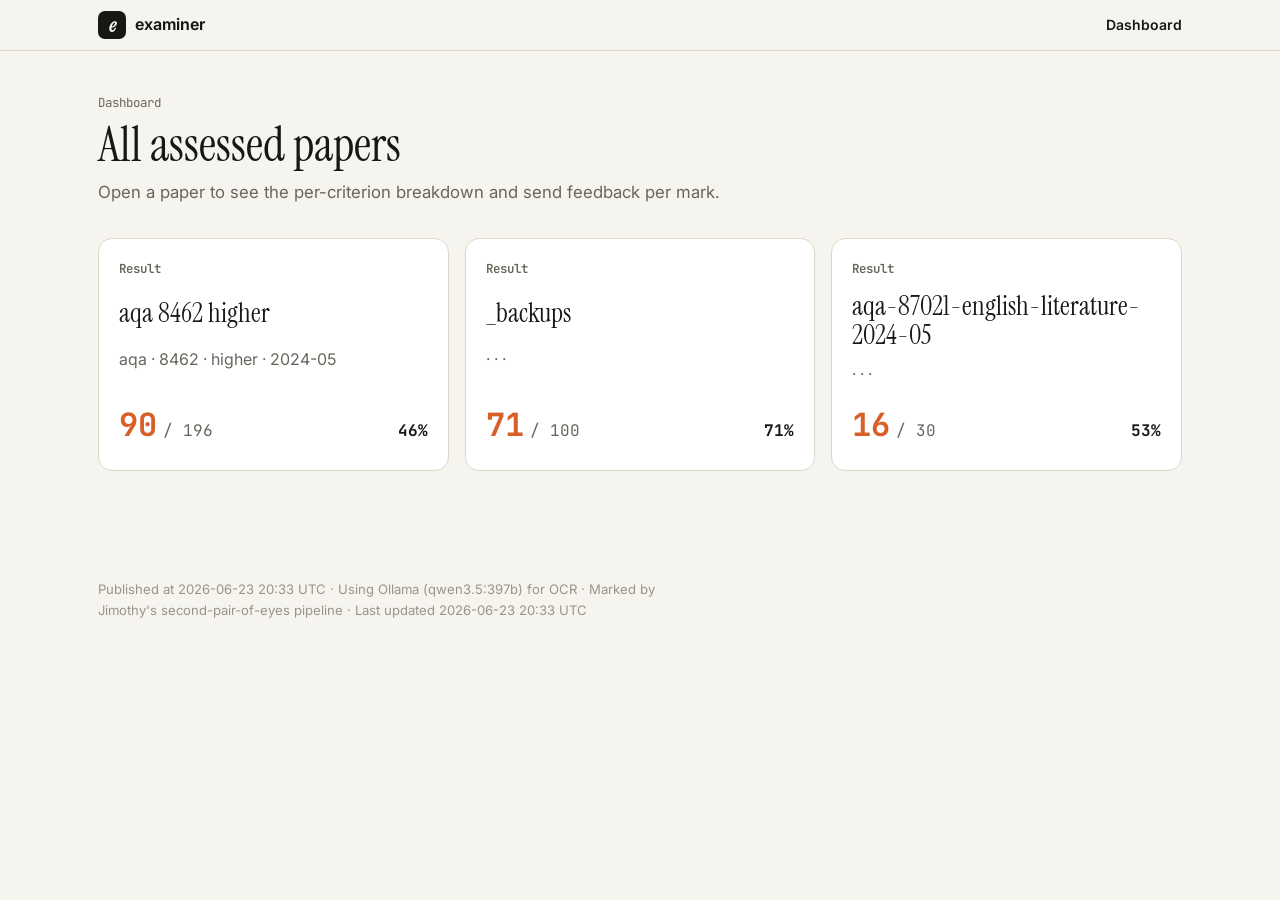
==== commit f413658f: "publish: render assessment HTML for aqa-84621h-chemistry-higher-2024-05 Ã¢â‚¬â€ 90/196 (46%)" ====
--- a/pages/index.html
+++ b/pages/index.html
@@ -35,8 +35,8 @@
   <h3>aqa 8462 higher</h3>
   <p class="meta">aqa · 8462 · higher · 2024-05</p>
   <div class="score">
-    <span class="awarded">63</span><span class="denom">/ 100</span>
-    <span class="pct">63%</span>
+    <span class="awarded">90</span><span class="denom">/ 196</span>
+    <span class="pct">46%</span>
   </div>
 </a>
 
@@ -62,7 +62,7 @@
 </ul>
   </div>
   <footer class="footer">
-    <div class="row">Published at 2026-06-23 19:51 UTC · Using Ollama (qwen3.5:397b) for OCR · Marked by Jimothy's second-pair-of-eyes pipeline · Last updated 2026-06-23 19:51 UTC</div>
+    <div class="row">Published at 2026-06-23 20:33 UTC · Using Ollama (qwen3.5:397b) for OCR · Marked by Jimothy's second-pair-of-eyes pipeline · Last updated 2026-06-23 20:33 UTC</div>
   </footer>
 </body>
 </html>
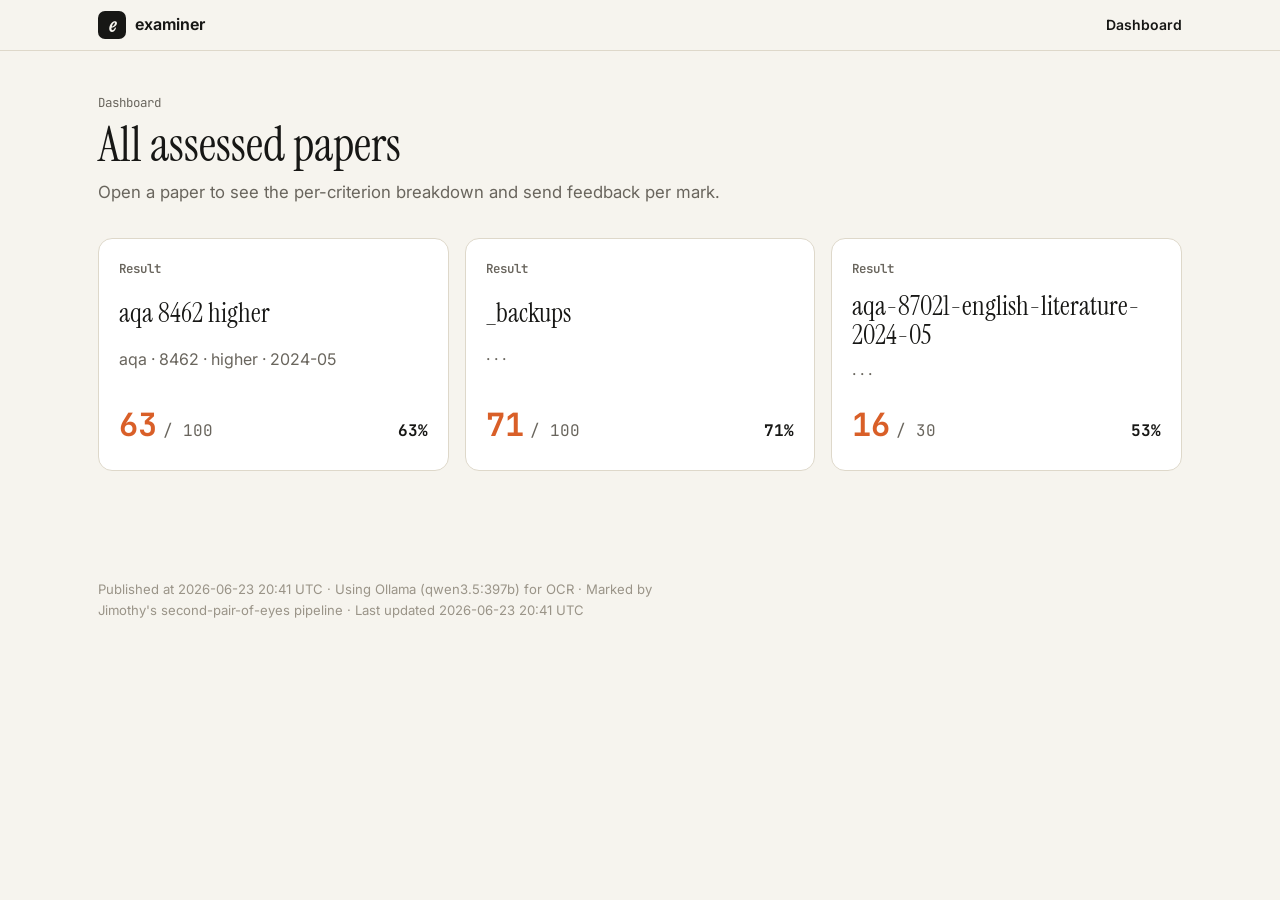
==== commit b7b5076d: "publish: render assessment HTML for aqa-84621h-chemistry-higher-2024-05 Ã¢â‚¬â€ 63/100 (63%)" ====
--- a/pages/index.html
+++ b/pages/index.html
@@ -35,8 +35,8 @@
   <h3>aqa 8462 higher</h3>
   <p class="meta">aqa · 8462 · higher · 2024-05</p>
   <div class="score">
-    <span class="awarded">90</span><span class="denom">/ 196</span>
-    <span class="pct">46%</span>
+    <span class="awarded">63</span><span class="denom">/ 100</span>
+    <span class="pct">63%</span>
   </div>
 </a>
 
@@ -62,7 +62,7 @@
 </ul>
   </div>
   <footer class="footer">
-    <div class="row">Published at 2026-06-23 20:33 UTC · Using Ollama (qwen3.5:397b) for OCR · Marked by Jimothy's second-pair-of-eyes pipeline · Last updated 2026-06-23 20:33 UTC</div>
+    <div class="row">Published at 2026-06-23 20:41 UTC · Using Ollama (qwen3.5:397b) for OCR · Marked by Jimothy's second-pair-of-eyes pipeline · Last updated 2026-06-23 20:41 UTC</div>
   </footer>
 </body>
 </html>
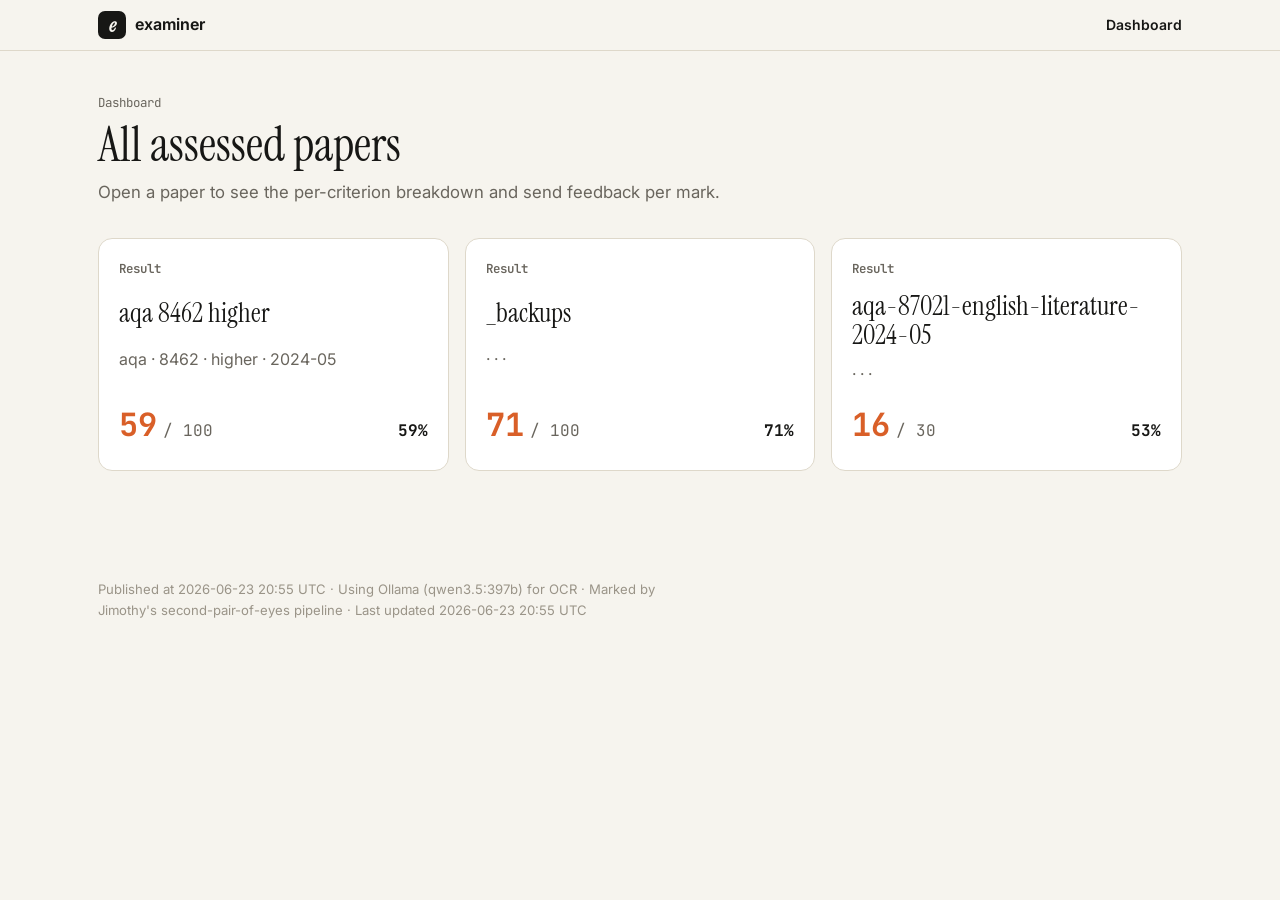
==== commit 292e29dd: "publish: render assessment HTML for aqa-84621h-chemistry-higher-2024-05 Ã¢â‚¬â€ 59/100 (59%)" ====
--- a/pages/index.html
+++ b/pages/index.html
@@ -35,8 +35,8 @@
   <h3>aqa 8462 higher</h3>
   <p class="meta">aqa · 8462 · higher · 2024-05</p>
   <div class="score">
-    <span class="awarded">63</span><span class="denom">/ 100</span>
-    <span class="pct">63%</span>
+    <span class="awarded">59</span><span class="denom">/ 100</span>
+    <span class="pct">59%</span>
   </div>
 </a>
 
@@ -62,7 +62,7 @@
 </ul>
   </div>
   <footer class="footer">
-    <div class="row">Published at 2026-06-23 20:41 UTC · Using Ollama (qwen3.5:397b) for OCR · Marked by Jimothy's second-pair-of-eyes pipeline · Last updated 2026-06-23 20:41 UTC</div>
+    <div class="row">Published at 2026-06-23 20:55 UTC · Using Ollama (qwen3.5:397b) for OCR · Marked by Jimothy's second-pair-of-eyes pipeline · Last updated 2026-06-23 20:55 UTC</div>
   </footer>
 </body>
 </html>
